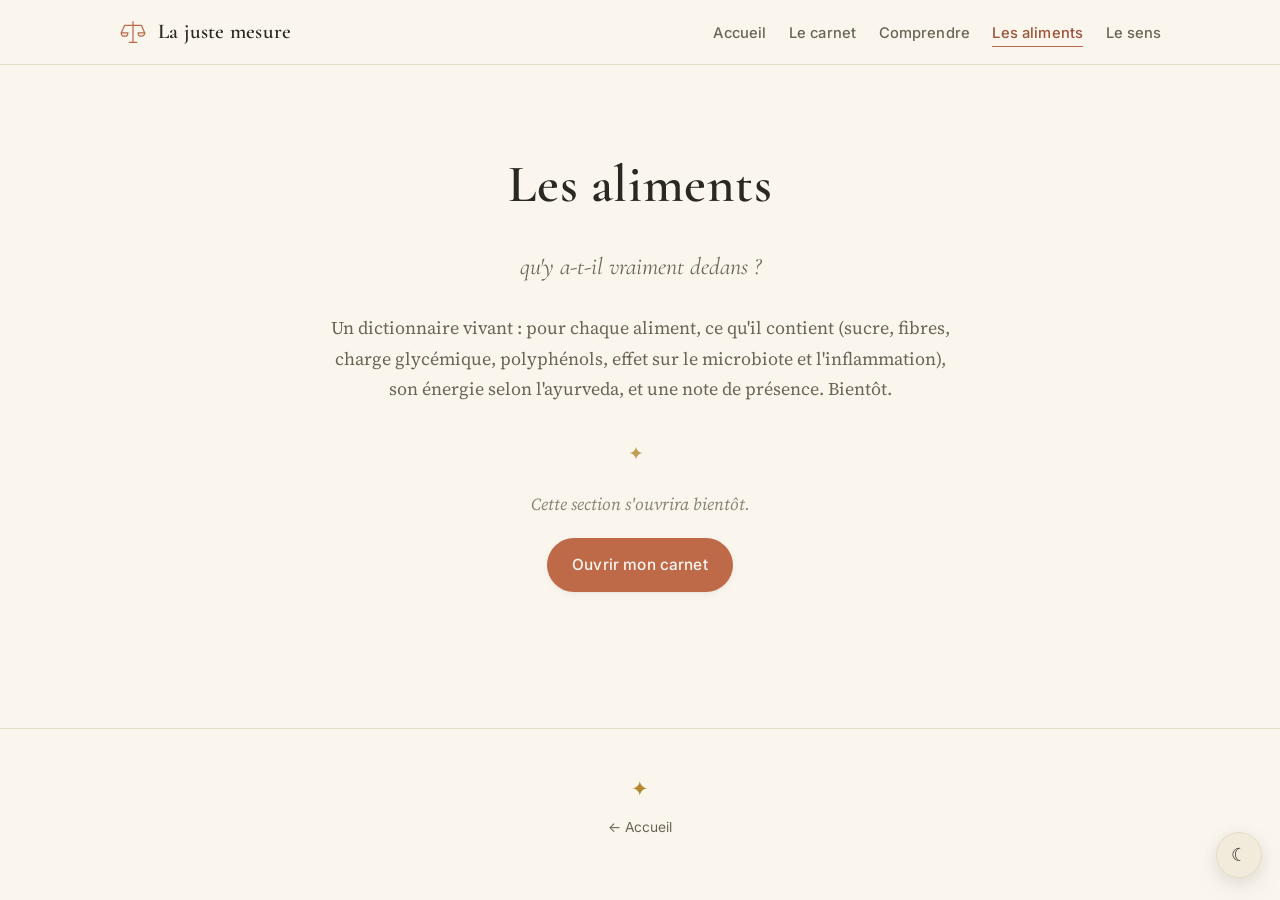
==== pages/aliments/index.html @ 7a83f627 "Fondations + carnet de bord (Phases 0-1) Accueil, systeme de design (palette terre/lin/olive/miel), " ====
<!DOCTYPE html>
<html lang="fr">
<head>
  <meta charset="UTF-8" />
  <meta name="viewport" content="width=device-width, initial-scale=1.0" />
  <meta name="theme-color" content="#FAF6EE" />
  <title>Les aliments — La juste mesure</title>
  <meta name="description" content="Un dictionnaire des aliments : ce qu'ils contiennent, leur effet sur le sucre, le microbiote, l'inflammation, et leur énergie. Bientôt." />
  <link rel="manifest" href="../../manifest.webmanifest" />
  <link rel="preconnect" href="https://fonts.googleapis.com" />
  <link rel="preconnect" href="https://fonts.gstatic.com" crossorigin />
  <link href="https://fonts.googleapis.com/css2?family=Cormorant+Garamond:ital,wght@0,400;0,500;0,600;0,700;1,400;1,500&family=Source+Serif+4:ital,opsz,wght@0,8..60,400;0,8..60,500;1,8..60,400&family=Amiri:wght@400;700&family=Inter:wght@400;500;600&display=swap" rel="stylesheet" />
  <link rel="stylesheet" href="../../assets/css/base.css?v=1" />
  <link rel="stylesheet" href="../../assets/css/layout.css?v=1" />
  <link rel="stylesheet" href="../../assets/css/components.css?v=1" />
  <link rel="stylesheet" href="../../assets/css/dark-mode.css?v=1" />
</head>
<body class="page-enter">
  <header class="site-header">
    <div class="container site-header__inner">
      <a href="../../index.html" class="brand">
        <svg class="brand__mark" viewBox="0 0 32 32" fill="none" stroke="currentColor" stroke-width="1.3" stroke-linecap="round"><path d="M16 5v22"/><path d="M7 9h18"/><path d="M3.5 17a3.5 3.5 0 0 0 7 0z"/><path d="M21.5 17a3.5 3.5 0 0 0 7 0z"/><path d="M7 9l-3.5 8"/><path d="M25 9l3.5 8"/><path d="M12 27h8"/></svg>
        <span>La juste mesure</span>
      </a>
      <button class="nav-toggle" aria-label="Menu"><svg width="24" height="24" viewBox="0 0 24 24" fill="none" stroke="currentColor" stroke-width="1.6" stroke-linecap="round"><path d="M3 6h18M3 12h18M3 18h18"/></svg></button>
      <nav><ul class="site-nav">
        <li><a href="../../index.html">Accueil</a></li>
        <li><a href="../carnet/">Le carnet</a></li>
        <li><a href="../comprendre/">Comprendre</a></li>
        <li><a href="./" class="active">Les aliments</a></li>
        <li><a href="../sens/">Le sens</a></li>
      </ul></nav>
    </div>
  </header>
  <main class="container">
    <section class="hero">
      <h1>Les aliments</h1>
      <p class="hero__sub">qu'y a-t-il vraiment dedans ?</p>
      <p class="hero__lede">Un dictionnaire vivant : pour chaque aliment, ce qu'il contient (sucre, fibres, charge glycémique, polyphénols, effet sur le microbiote et l'inflammation), son énergie selon l'ayurveda, et une note de présence. Bientôt.</p>
      <p class="fleuron">✦</p>
      <p style="color:var(--ink-mute);"><em>Cette section s'ouvrira bientôt.</em></p>
      <div class="hero__actions"><a href="../carnet/" class="btn btn--primary">Ouvrir mon carnet</a></div>
    </section>
  </main>
  <footer class="site-footer"><div class="container"><div class="ornament">✦</div><p class="small"><a href="../../index.html">← Accueil</a></p></div></footer>
  <script src="../../assets/js/main.js?v=1"></script>
</body>
</html>
---- assets/css/base.css ----
/* ============================================================
   La juste mesure — base.css
   Variables, typographie, réinitialisation.
   Palette : lin, terre, olive, miel. Sobre, chaleureuse.
   ============================================================ */

:root {
  /* Surfaces */
  --paper: #FAF6EE;        /* lin clair */
  --paper-2: #F2EADb;      /* parchemin un peu plus dense (cartes) */
  --paper-3: #ECE2CE;      /* zones en relief */

  /* Encre */
  --ink: #2A2823;          /* encre brun chaud */
  --ink-soft: #6C6555;     /* texte secondaire */
  --ink-mute: #8C8472;     /* mentions discrètes */

  /* Accents */
  --clay: #BE6A49;         /* terre cuite */
  --clay-deep: #9E5238;
  --olive: #6E7A4B;        /* olive / sauge */
  --olive-deep: #525C36;
  --honey: #C99A3F;        /* miel / ambre */
  --gold: #B5872F;         /* fleurons */

  /* Traits */
  --line: #E5DCC8;
  --line-soft: #EFE7D6;

  /* Élévation */
  --shadow-sm: 0 1px 2px rgba(42, 40, 35, .05), 0 2px 8px rgba(42, 40, 35, .04);
  --shadow-md: 0 4px 14px rgba(42, 40, 35, .08), 0 10px 30px rgba(42, 40, 35, .06);

  /* Mesures */
  --maxw: 70rem;
  --radius: 14px;
  --radius-lg: 22px;

  /* Polices */
  --serif-display: "Cormorant Garamond", Georgia, serif;
  --serif-text: "Source Serif 4", Georgia, serif;
  --sans: "Inter", system-ui, sans-serif;
  --arabe: "Amiri", serif;
}

* { box-sizing: border-box; }

html { scroll-behavior: smooth; }

body {
  margin: 0;
  background: var(--paper);
  color: var(--ink);
  font-family: var(--serif-text);
  font-size: 1.06rem;
  line-height: 1.7;
  -webkit-font-smoothing: antialiased;
  text-rendering: optimizeLegibility;
  transition: background-color .4s ease, color .4s ease;
}

h1, h2, h3, h4 {
  font-family: var(--serif-display);
  font-weight: 600;
  line-height: 1.18;
  color: var(--ink);
  margin: 0 0 .6em;
  letter-spacing: .01em;
}
h1 { font-size: clamp(2.1rem, 5vw, 3.3rem); }
h2 { font-size: clamp(1.6rem, 3.5vw, 2.2rem); }
h3 { font-size: 1.3rem; }

p { margin: 0 0 1.1em; }

a { color: var(--clay-deep); text-decoration: none; transition: color .2s; }
a:hover { color: var(--clay); }

em { font-style: italic; }
strong { font-weight: 600; color: var(--ink); }

img { max-width: 100%; height: auto; display: block; }

::selection { background: rgba(190, 106, 73, .18); }

/* Arabe vocalisé */
.ar, [lang="ar"] {
  font-family: var(--arabe);
  direction: rtl;
  line-height: 1.9;
}

/* Container */
.container {
  width: 100%;
  max-width: var(--maxw);
  margin-inline: auto;
  padding-inline: clamp(1.1rem, 4vw, 2.4rem);
}

/* Fleuron */
.fleuron {
  color: var(--gold);
  font-size: 1.2rem;
  text-align: center;
  letter-spacing: .4em;
  opacity: .8;
  user-select: none;
}

/* Entrée de page douce */
.page-enter { animation: fadeUp .7s ease both; }
@keyframes fadeUp {
  from { opacity: 0; transform: translateY(8px); }
  to   { opacity: 1; transform: none; }
}

.visually-hidden {
  position: absolute; width: 1px; height: 1px;
  padding: 0; margin: -1px; overflow: hidden;
  clip: rect(0,0,0,0); white-space: nowrap; border: 0;
}
---- assets/css/layout.css ----
/* ============================================================
   La juste mesure — layout.css
   En-tête, navigation, pied de page, sections.
   ============================================================ */

.site-header {
  position: sticky;
  top: 0;
  z-index: 50;
  background: color-mix(in srgb, var(--paper) 88%, transparent);
  backdrop-filter: blur(10px);
  border-bottom: 1px solid var(--line);
}
.site-header__inner {
  display: flex;
  align-items: center;
  justify-content: space-between;
  gap: 1rem;
  min-height: 64px;
}

.brand {
  display: inline-flex;
  align-items: center;
  gap: .6rem;
  color: var(--ink);
  font-family: var(--serif-display);
  font-size: 1.32rem;
  font-weight: 600;
  letter-spacing: .01em;
}
.brand:hover { color: var(--ink); }
.brand__mark { width: 30px; height: 30px; color: var(--clay); flex: 0 0 auto; }

.site-nav {
  list-style: none;
  display: flex;
  align-items: center;
  gap: 1.4rem;
  margin: 0; padding: 0;
}
.site-nav a {
  color: var(--ink-soft);
  font-family: var(--sans);
  font-size: .92rem;
  font-weight: 500;
  letter-spacing: .01em;
  padding: .3rem 0;
  border-bottom: 1.5px solid transparent;
  transition: color .2s, border-color .2s;
}
.site-nav a:hover { color: var(--ink); }
.site-nav a.active { color: var(--clay-deep); border-color: var(--clay); }

.nav-toggle {
  display: none;
  background: none; border: none; cursor: pointer;
  color: var(--ink); padding: .3rem;
}

/* Sections */
main { display: block; }
.section { padding-block: clamp(2.6rem, 6vw, 4.6rem); }
.section--tight { padding-block: clamp(1.8rem, 4vw, 3rem); }

/* Pied de page */
.site-footer {
  border-top: 1px solid var(--line);
  margin-top: 3rem;
  padding-block: 2.6rem;
  text-align: center;
  color: var(--ink-mute);
}
.site-footer .ornament { color: var(--gold); font-size: 1.3rem; margin-bottom: .6rem; }
.site-footer .small { font-family: var(--sans); font-size: .86rem; }
.site-footer a { color: var(--ink-soft); }

/* Menu mobile */
@media (max-width: 880px) {
  .nav-toggle { display: inline-flex; }
  nav {
    position: absolute; top: 64px; left: 0; right: 0;
    background: var(--paper);
    border-bottom: 1px solid var(--line);
    max-height: 0; overflow: hidden;
    transition: max-height .3s ease;
  }
  nav.is-open { max-height: 60vh; }
  .site-nav {
    flex-direction: column;
    align-items: flex-start;
    gap: 0;
    padding: .6rem clamp(1.1rem, 4vw, 2.4rem) 1.2rem;
  }
  .site-nav a { display: block; width: 100%; padding: .7rem 0; border-bottom: 1px solid var(--line-soft); }
  .site-nav a.active { border-color: var(--line-soft); }
}
---- assets/css/components.css ----
/* ============================================================
   La juste mesure — components.css
   Hero, portes, boutons, cartes, graine du jour.
   ============================================================ */

/* ---- Boutons ---- */
.btn {
  display: inline-flex;
  align-items: center;
  gap: .5rem;
  font-family: var(--sans);
  font-size: .96rem;
  font-weight: 500;
  letter-spacing: .01em;
  padding: .82rem 1.5rem;
  border-radius: 999px;
  border: 1px solid transparent;
  cursor: pointer;
  transition: transform .15s ease, box-shadow .2s ease, background-color .2s;
}
.btn--primary {
  background: var(--clay);
  color: #fdf7f2;
  box-shadow: var(--shadow-sm);
}
.btn--primary:hover { background: var(--clay-deep); color: #fff; transform: translateY(-1px); box-shadow: var(--shadow-md); }
.btn--ghost {
  background: transparent;
  color: var(--ink);
  border-color: var(--line);
}
.btn--ghost:hover { border-color: var(--clay); color: var(--clay-deep); }

/* ---- Hero ---- */
.hero {
  text-align: center;
  padding-block: clamp(2.8rem, 8vw, 5.5rem);
}
.hero__ar {
  font-family: var(--arabe);
  font-size: clamp(1.6rem, 5vw, 2.3rem);
  color: var(--gold);
  opacity: .85;
  margin-bottom: .8rem;
}
.hero__title { margin-bottom: .3rem; }
.hero__sub {
  font-family: var(--serif-display);
  font-style: italic;
  font-size: clamp(1.15rem, 3vw, 1.5rem);
  color: var(--ink-soft);
  margin-bottom: 1.6rem;
}
.hero__lede {
  max-width: 40rem;
  margin: 0 auto 2rem;
  color: var(--ink-soft);
  font-size: 1.12rem;
}
.hero__actions { display: flex; gap: .8rem; justify-content: center; flex-wrap: wrap; }

/* ---- Les trois portes ---- */
.portes {
  display: grid;
  grid-template-columns: repeat(auto-fit, minmax(15rem, 1fr));
  gap: 1.2rem;
}
.porte {
  display: flex;
  flex-direction: column;
  gap: .5rem;
  padding: 1.7rem 1.6rem;
  background: var(--paper-2);
  border: 1px solid var(--line);
  border-radius: var(--radius-lg);
  color: var(--ink);
  transition: transform .18s ease, box-shadow .22s ease, border-color .2s;
}
.porte:hover { transform: translateY(-3px); box-shadow: var(--shadow-md); border-color: color-mix(in srgb, var(--clay) 40%, var(--line)); color: var(--ink); }
.porte__k {
  font-family: var(--sans);
  font-size: .76rem;
  text-transform: uppercase;
  letter-spacing: .18em;
  color: var(--clay-deep);
}
.porte__titre { font-size: 1.45rem; margin: 0; }
.porte__texte { color: var(--ink-soft); font-size: 1rem; margin: 0; }
.porte__fleche { margin-top: .4rem; color: var(--clay); font-family: var(--sans); font-size: .9rem; }

/* Accent par porte */
.porte--carnet .porte__k { color: var(--clay-deep); }
.porte--comprendre .porte__k { color: var(--olive-deep); }
.porte--sens .porte__k { color: var(--gold); }

/* ---- Bandeau d'intention ---- */
.intention {
  text-align: center;
  max-width: 46rem;
  margin-inline: auto;
}
.intention__label {
  font-family: var(--sans);
  font-size: .78rem;
  text-transform: uppercase;
  letter-spacing: .2em;
  color: var(--ink-mute);
}
.intention p { font-size: 1.15rem; color: var(--ink-soft); }

/* ---- Graine du jour ---- */
.graine {
  position: relative;
  max-width: 42rem;
  margin-inline: auto;
  text-align: center;
  background: var(--paper-2);
  border: 1px solid var(--line);
  border-radius: var(--radius-lg);
  padding: clamp(1.8rem, 5vw, 2.8rem);
  box-shadow: var(--shadow-sm);
}
.graine__label {
  font-family: var(--sans);
  font-size: .76rem;
  text-transform: uppercase;
  letter-spacing: .2em;
  color: var(--ink-mute);
  margin-bottom: 1rem;
}
.graine__tag {
  display: inline-block;
  font-family: var(--sans);
  font-size: .72rem;
  font-weight: 600;
  letter-spacing: .08em;
  text-transform: uppercase;
  padding: .2rem .7rem;
  border-radius: 999px;
  margin-bottom: 1rem;
}
.graine__tag--savoir { background: rgba(110, 122, 75, .14); color: var(--olive-deep); }
.graine__tag--sagesse { background: rgba(197, 154, 63, .16); color: var(--gold); }
.graine__texte {
  font-family: var(--serif-display);
  font-size: clamp(1.3rem, 3.4vw, 1.7rem);
  font-style: italic;
  line-height: 1.4;
  color: var(--ink);
  margin-bottom: 1rem;
}
.graine__source { font-family: var(--sans); font-size: .86rem; color: var(--ink-mute); }

/* ---- Bouton flottant mode nuit ---- */
.theme-toggle {
  position: fixed;
  right: 1.1rem; bottom: 1.1rem;
  z-index: 60;
  width: 46px; height: 46px;
  border-radius: 50%;
  border: 1px solid var(--line);
  background: var(--paper-2);
  color: var(--ink);
  cursor: pointer;
  box-shadow: var(--shadow-md);
  display: grid; place-items: center;
  font-size: 1.15rem;
  transition: transform .2s, background-color .3s;
}
.theme-toggle:hover { transform: scale(1.07); }
---- assets/css/dark-mode.css ----
/* ============================================================
   La juste mesure — dark-mode.css
   Mode nuit chaud. Activé via [data-theme="dark"].
   ============================================================ */

[data-theme="dark"] {
  --paper: #1A1916;
  --paper-2: #232017;
  --paper-3: #2B2719;

  --ink: #EDE4D2;
  --ink-soft: #B6AC95;
  --ink-mute: #8E856F;

  --clay: #D88560;
  --clay-deep: #E0996F;
  --olive: #9CAA6E;
  --olive-deep: #B2BE84;
  --honey: #D9AE5A;
  --gold: #CFA24A;

  --line: #34301F;
  --line-soft: #2C2818;

  --shadow-sm: 0 1px 2px rgba(0,0,0,.3), 0 2px 10px rgba(0,0,0,.25);
  --shadow-md: 0 6px 18px rgba(0,0,0,.4), 0 14px 34px rgba(0,0,0,.32);
}

[data-theme="dark"] .btn--primary { color: #1a1510; }
[data-theme="dark"] ::selection { background: rgba(216, 133, 96, .28); }
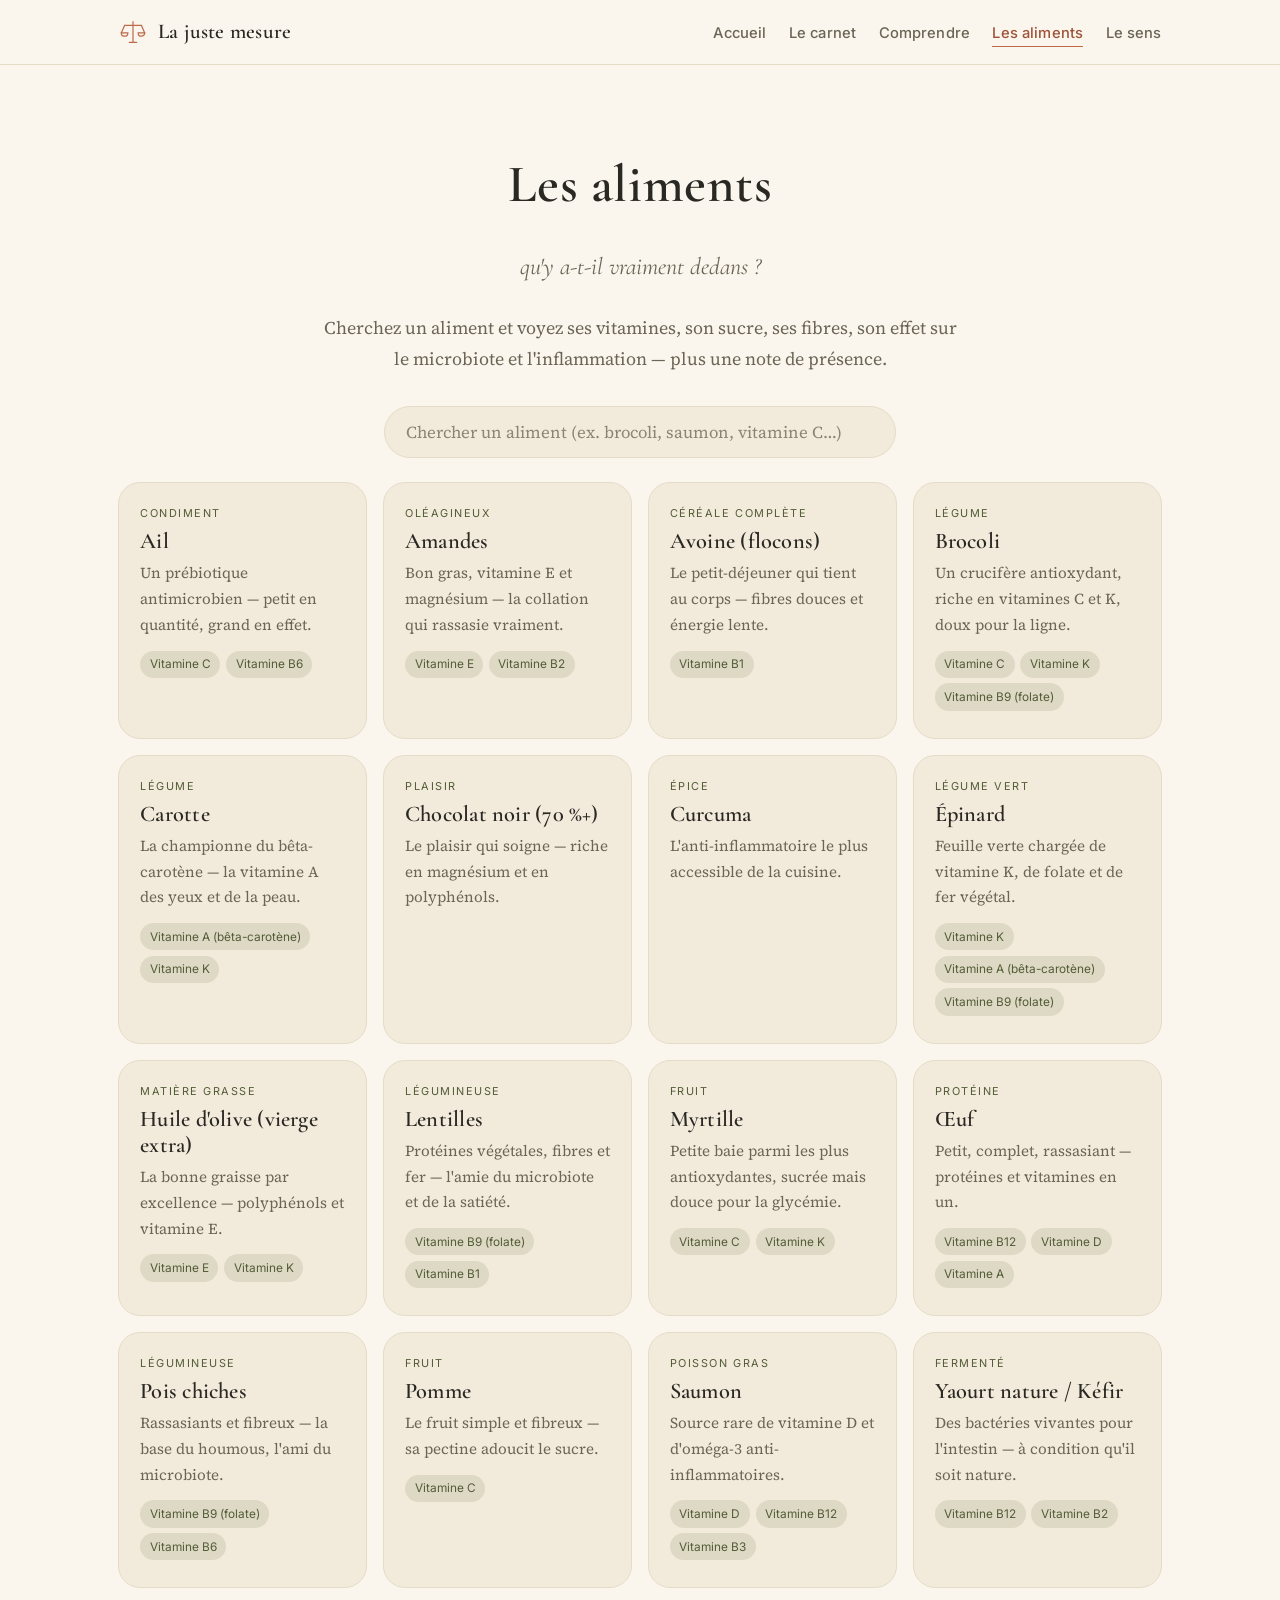
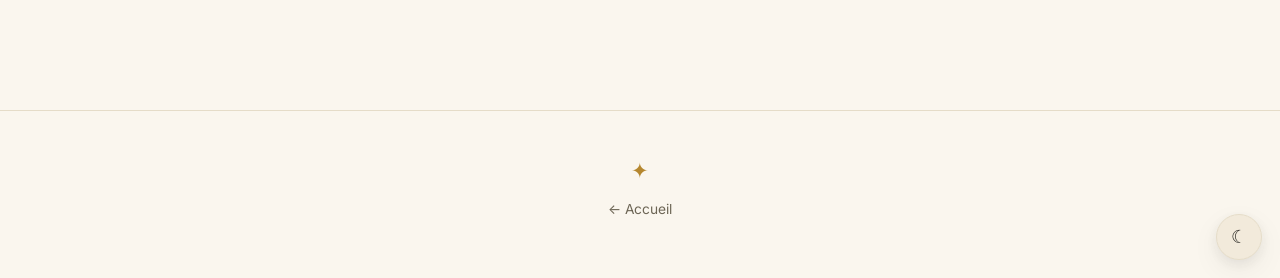
==== commit 09998627: "Objectif libre + dictionnaire des aliments Poser : champ 'mon propre appui' en texte libre (suivi co" ====
--- a/pages/aliments/index.html
+++ b/pages/aliments/index.html
@@ -5,14 +5,15 @@
   <meta name="viewport" content="width=device-width, initial-scale=1.0" />
   <meta name="theme-color" content="#FAF6EE" />
   <title>Les aliments — La juste mesure</title>
-  <meta name="description" content="Un dictionnaire des aliments : ce qu'ils contiennent, leur effet sur le sucre, le microbiote, l'inflammation, et leur énergie. Bientôt." />
+  <meta name="description" content="Le dictionnaire des aliments : cherchez un aliment et découvrez ses vitamines, son sucre, ses fibres, son effet sur le microbiote et l'inflammation." />
   <link rel="manifest" href="../../manifest.webmanifest" />
   <link rel="preconnect" href="https://fonts.googleapis.com" />
   <link rel="preconnect" href="https://fonts.gstatic.com" crossorigin />
   <link href="https://fonts.googleapis.com/css2?family=Cormorant+Garamond:ital,wght@0,400;0,500;0,600;0,700;1,400;1,500&family=Source+Serif+4:ital,opsz,wght@0,8..60,400;0,8..60,500;1,8..60,400&family=Amiri:wght@400;700&family=Inter:wght@400;500;600&display=swap" rel="stylesheet" />
   <link rel="stylesheet" href="../../assets/css/base.css?v=1" />
   <link rel="stylesheet" href="../../assets/css/layout.css?v=1" />
-  <link rel="stylesheet" href="../../assets/css/components.css?v=1" />
+  <link rel="stylesheet" href="../../assets/css/components.css?v=3" />
+  <link rel="stylesheet" href="../../assets/css/carnet.css?v=2" />
   <link rel="stylesheet" href="../../assets/css/dark-mode.css?v=1" />
 </head>
 <body class="page-enter">
@@ -33,16 +34,21 @@
     </div>
   </header>
   <main class="container">
-    <section class="hero">
+    <section class="hero" style="padding-bottom:1rem;">
       <h1>Les aliments</h1>
       <p class="hero__sub">qu'y a-t-il vraiment dedans ?</p>
-      <p class="hero__lede">Un dictionnaire vivant : pour chaque aliment, ce qu'il contient (sucre, fibres, charge glycémique, polyphénols, effet sur le microbiote et l'inflammation), son énergie selon l'ayurveda, et une note de présence. Bientôt.</p>
-      <p class="fleuron">✦</p>
-      <p style="color:var(--ink-mute);"><em>Cette section s'ouvrira bientôt.</em></p>
-      <div class="hero__actions"><a href="../carnet/" class="btn btn--primary">Ouvrir mon carnet</a></div>
+      <p class="hero__lede">Cherchez un aliment et voyez ses vitamines, son sucre, ses fibres, son effet sur le microbiote et l'inflammation — plus une note de présence.</p>
+      <div class="recherche-wrap">
+        <input type="search" id="aliments-search" class="recherche" placeholder="Chercher un aliment (ex. brocoli, saumon, vitamine C…)" autocomplete="off" />
+      </div>
+    </section>
+    <section class="section" style="padding-top:.5rem;">
+      <div id="aliments-liste"><p class="carnet-loading">Un instant…</p></div>
+      <p id="aliments-vide" class="carnet-loading" hidden>Aucun aliment ne correspond. (Le dictionnaire s'enrichit peu à peu.)</p>
     </section>
   </main>
   <footer class="site-footer"><div class="container"><div class="ornament">✦</div><p class="small"><a href="../../index.html">← Accueil</a></p></div></footer>
   <script src="../../assets/js/main.js?v=1"></script>
+  <script type="module" src="../../assets/js/aliments.js?v=1"></script>
 </body>
 </html>
--- a/assets/css/components.css
+++ b/assets/css/components.css
@@ -151,6 +151,69 @@
 }
 .graine__source { font-family: var(--sans); font-size: .86rem; color: var(--ink-mute); }
 
+/* ---- Comprendre : liste de notions ---- */
+.notion-liste { display: grid; gap: 1rem; grid-template-columns: repeat(auto-fit, minmax(16rem, 1fr)); }
+.notion-carte {
+  display: flex; flex-direction: column; gap: .35rem;
+  padding: 1.5rem 1.4rem; background: var(--paper-2);
+  border: 1px solid var(--line); border-radius: var(--radius-lg); color: var(--ink);
+  transition: transform .18s ease, box-shadow .22s ease, border-color .2s;
+}
+.notion-carte:hover { transform: translateY(-3px); box-shadow: var(--shadow-md); border-color: color-mix(in srgb, var(--olive) 40%, var(--line)); }
+.notion-carte__tag { font-family: var(--sans); font-size: .72rem; text-transform: uppercase; letter-spacing: .16em; color: var(--olive-deep); }
+.notion-carte__titre { font-size: 1.5rem; margin: .1rem 0; }
+.notion-carte__sous { color: var(--ink-soft); font-style: italic; margin: 0; }
+.notion-carte__fleche { margin-top: .5rem; color: var(--clay); font-family: var(--sans); font-size: .9rem; }
+
+/* ---- Comprendre : fiche ---- */
+.fiche { max-width: 42rem; margin: 0 auto; padding-block: clamp(1.6rem, 4vw, 2.6rem); }
+.fiche__tag { font-family: var(--sans); font-size: .74rem; text-transform: uppercase; letter-spacing: .18em; color: var(--olive-deep); margin-bottom: .3rem; }
+.fiche__titre { margin: 0 0 .2rem; }
+.fiche__sous { font-family: var(--serif-display); font-style: italic; font-size: 1.3rem; color: var(--ink-soft); margin-bottom: 1.4rem; }
+.fiche__intro { font-size: 1.12rem; color: var(--ink-soft); border-left: 2px solid var(--olive); padding-left: 1rem; margin-bottom: 2rem; }
+.fiche-bloc { margin-bottom: 1.6rem; }
+.fiche-bloc__titre { font-size: 1.25rem; color: var(--clay-deep); margin-bottom: .3rem; }
+.fiche__source { font-family: var(--sans); font-size: .84rem; color: var(--ink-mute); font-style: italic; border-top: 1px solid var(--line); padding-top: 1rem; margin-top: 2rem; }
+.fiche__retour { font-family: var(--sans); font-size: .92rem; margin-top: 1.4rem; }
+
+/* ---- Les aliments : recherche ---- */
+.recherche-wrap { max-width: 32rem; margin: 1.4rem auto 0; }
+.recherche {
+  width: 100%; font-family: var(--serif-text); font-size: 1.05rem; color: var(--ink);
+  background: var(--paper-2); border: 1px solid var(--line); border-radius: 999px;
+  padding: .85rem 1.3rem; transition: border-color .2s, box-shadow .2s;
+}
+.recherche:focus { outline: none; border-color: var(--clay); box-shadow: 0 0 0 3px rgba(190,106,73,.12); }
+.recherche::placeholder { color: var(--ink-mute); }
+
+/* ---- Les aliments : liste ---- */
+.aliment-liste { display: grid; gap: 1rem; grid-template-columns: repeat(auto-fill, minmax(15rem, 1fr)); }
+.aliment-carte {
+  display: flex; flex-direction: column; gap: .3rem;
+  padding: 1.3rem 1.3rem; background: var(--paper-2);
+  border: 1px solid var(--line); border-radius: var(--radius-lg); color: var(--ink);
+  transition: transform .16s ease, box-shadow .2s ease, border-color .2s;
+}
+.aliment-carte:hover { transform: translateY(-3px); box-shadow: var(--shadow-md); border-color: color-mix(in srgb, var(--olive) 40%, var(--line)); }
+.aliment-carte__tag { font-family: var(--sans); font-size: .68rem; text-transform: uppercase; letter-spacing: .14em; color: var(--olive-deep); }
+.aliment-carte__nom { font-size: 1.4rem; margin: .05rem 0; }
+.aliment-carte__resume { color: var(--ink-soft); font-size: .95rem; margin: 0 0 .3rem; }
+
+/* ---- Puces (vitamines / minéraux) ---- */
+.puces { display: flex; flex-wrap: wrap; gap: .35rem; margin: .2rem 0 .4rem; }
+.puce { font-family: var(--sans); font-size: .74rem; padding: .22rem .6rem; border-radius: 999px; white-space: nowrap; }
+.puce--vit { background: rgba(110,122,75,.15); color: var(--olive-deep); }
+.puce--min { background: rgba(197,154,63,.16); color: var(--gold); }
+
+/* ---- Aliment : fiche ---- */
+.aliment-fiche .fiche__sous { font-size: 1.15rem; margin-bottom: 1.2rem; }
+.reperes { display: grid; grid-template-columns: repeat(auto-fit, minmax(8.5rem, 1fr)); gap: .6rem; margin: 1.2rem 0 1.6rem; }
+.repere { background: var(--paper-2); border: 1px solid var(--line); border-radius: 12px; padding: .7rem .9rem; }
+.repere__k { display: block; font-family: var(--sans); font-size: .72rem; text-transform: uppercase; letter-spacing: .08em; color: var(--ink-mute); }
+.repere__v { display: block; font-family: var(--serif-display); font-size: 1.15rem; color: var(--ink); }
+.reperes__label { font-family: var(--sans); font-size: .76rem; text-transform: uppercase; letter-spacing: .12em; color: var(--clay-deep); margin: 1.2rem 0 .2rem; }
+.aliment-note { font-style: italic; color: var(--olive-deep); border-left: 2px solid var(--olive); padding-left: 1rem; margin: 1.8rem 0 0; }
+
 /* ---- Bouton flottant mode nuit ---- */
 .theme-toggle {
   position: fixed;
--- a/assets/css/carnet.css
+++ b/assets/css/carnet.css
@@ -0,0 +1,229 @@
+/* ============================================================
+   La juste mesure — carnet.css
+   Styles propres au carnet de bord (entrée, tableau de bord,
+   poser, recueillir, relire, miroir).
+   ============================================================ */
+
+.carnet-main { min-height: 60vh; }
+
+/* Bandeau de date (haut du carnet) */
+.adab-date {
+  text-align: center;
+  font-family: var(--sans);
+  font-size: .82rem;
+  letter-spacing: .14em;
+  text-transform: uppercase;
+  color: var(--ink-mute);
+  padding-top: 1.4rem;
+}
+
+/* ---- Entrée / seuil ---- */
+.carnet-seuil {
+  max-width: 40rem;
+  margin: 0 auto;
+  text-align: center;
+  padding: clamp(2rem, 6vw, 3.4rem) 0 1rem;
+}
+.carnet-seuil__ar { font-family: var(--arabe); font-size: 2rem; color: var(--gold); opacity: .85; margin-bottom: .6rem; }
+.carnet-seuil__sub { font-family: var(--serif-display); font-style: italic; font-size: 1.3rem; color: var(--ink-soft); margin-bottom: 1.4rem; }
+.carnet-seuil__text { color: var(--ink-soft); }
+.carnet-seuil__text--soft { color: var(--ink-mute); font-size: .96rem; }
+
+.carnet-entree { max-width: 32rem; margin: 1.5rem auto 0; }
+.carnet-formule { display: flex; flex-direction: column; gap: .4rem; text-align: left; }
+.carnet-formule__label { font-family: var(--sans); font-size: .9rem; color: var(--ink-soft); display: flex; flex-direction: column; gap: .4rem; }
+.carnet-formule__hint { font-size: .86rem; color: var(--ink-mute); margin: .2rem 0 1rem; }
+.carnet-retour { text-align: center; }
+.carnet-retour__hello { font-family: var(--serif-display); font-size: 1.4rem; margin-bottom: 1rem; }
+.carnet-retour__note { font-size: .88rem; color: var(--ink-mute); margin-top: 1rem; }
+
+/* ---- Champs ---- */
+.champ { display: flex; flex-direction: column; gap: .4rem; margin-bottom: 1.1rem; }
+.champ > span { font-family: var(--sans); font-size: .9rem; color: var(--ink-soft); }
+input[type="text"], input[type="number"], textarea, select {
+  font-family: var(--serif-text);
+  font-size: 1rem;
+  color: var(--ink);
+  background: var(--paper);
+  border: 1px solid var(--line);
+  border-radius: 12px;
+  padding: .7rem .9rem;
+  width: 100%;
+  transition: border-color .2s, box-shadow .2s;
+}
+input:focus, textarea:focus, select:focus {
+  outline: none;
+  border-color: var(--clay);
+  box-shadow: 0 0 0 3px rgba(190, 106, 73, .12);
+}
+textarea { resize: vertical; min-height: 3.2rem; }
+.champ-inline { display: flex; gap: .8rem; align-items: flex-end; flex-wrap: wrap; }
+.champ-inline .champ { flex: 1 1 8rem; margin-bottom: 0; }
+.unite { font-family: var(--sans); font-size: .9rem; color: var(--ink-mute); padding-bottom: .8rem; }
+
+/* ---- Tableau de bord ---- */
+.dash { max-width: 44rem; margin: 0 auto; }
+.dash__hello { text-align: center; font-size: clamp(1.7rem, 4vw, 2.3rem); margin-bottom: .4rem; }
+
+.dash-seuil {
+  text-align: center;
+  background: var(--paper-2);
+  border: 1px solid var(--line);
+  border-radius: var(--radius-lg);
+  padding: 1.6rem;
+  margin: 1.4rem 0;
+}
+.dash-seuil__label { font-family: var(--sans); font-size: .72rem; letter-spacing: .2em; text-transform: uppercase; color: var(--ink-mute); }
+.dash-seuil__tag { display: inline-block; font-family: var(--sans); font-size: .68rem; font-weight: 600; letter-spacing: .08em; text-transform: uppercase; padding: .18rem .6rem; border-radius: 999px; margin: .6rem 0; }
+.dash-seuil__tag--savoir { background: rgba(110,122,75,.14); color: var(--olive-deep); }
+.dash-seuil__tag--sagesse { background: rgba(197,154,63,.16); color: var(--gold); }
+.dash-seuil__texte { font-family: var(--serif-display); font-style: italic; font-size: 1.25rem; line-height: 1.4; margin: .4rem 0 .5rem; }
+.dash-seuil__source { font-family: var(--sans); font-size: .82rem; color: var(--ink-mute); }
+
+.dash-bloc {
+  background: var(--paper-2);
+  border: 1px solid var(--line);
+  border-radius: var(--radius-lg);
+  padding: 1.5rem 1.4rem;
+  margin-bottom: 1.2rem;
+}
+.dash-bloc__label { font-family: var(--sans); font-size: .74rem; letter-spacing: .16em; text-transform: uppercase; color: var(--clay-deep); margin-bottom: .8rem; }
+
+.dash-objectif { display: flex; flex-wrap: wrap; gap: 1.2rem; align-items: baseline; }
+.dash-chiffre { display: flex; flex-direction: column; }
+.dash-chiffre__val { font-family: var(--serif-display); font-size: 1.8rem; color: var(--ink); line-height: 1; }
+.dash-chiffre__lab { font-family: var(--sans); font-size: .78rem; color: var(--ink-mute); margin-top: .25rem; }
+.dash-chiffre__val--clay { color: var(--clay-deep); }
+.dash-chiffre__val--olive { color: var(--olive-deep); }
+
+.dash-appuis { list-style: none; margin: .4rem 0 0; padding: 0; display: flex; flex-direction: column; gap: .5rem; }
+.dash-appui { display: flex; gap: .6rem; align-items: baseline; }
+.dash-appui__theme { font-family: var(--sans); font-size: .7rem; text-transform: uppercase; letter-spacing: .08em; color: var(--ink-mute); flex: 0 0 auto; }
+.dash-actions { display: flex; gap: .7rem; flex-wrap: wrap; margin-top: 1.1rem; }
+
+.dash-portes { display: grid; gap: .8rem; grid-template-columns: 1fr 1fr; }
+@media (max-width: 560px){ .dash-portes { grid-template-columns: 1fr; } }
+.dash-porte {
+  display: flex; flex-direction: column; gap: .25rem;
+  padding: 1.2rem; border: 1px solid var(--line); border-radius: var(--radius);
+  background: var(--paper); color: var(--ink); transition: transform .15s, box-shadow .2s, border-color .2s;
+}
+.dash-porte:hover { transform: translateY(-2px); box-shadow: var(--shadow-md); border-color: color-mix(in srgb, var(--clay) 40%, var(--line)); }
+.dash-porte__moment { font-family: var(--sans); font-size: .72rem; text-transform: uppercase; letter-spacing: .12em; color: var(--clay-deep); }
+.dash-porte__titre { font-family: var(--serif-display); font-size: 1.2rem; }
+.dash-porte__sous { font-size: .9rem; color: var(--ink-soft); }
+
+.dash-liens { text-align: center; font-family: var(--sans); font-size: .92rem; margin: .5rem 0; }
+.dash-liens--soft a { color: var(--ink-mute); }
+
+/* ---- Poser ma journée ---- */
+.poser { max-width: 42rem; margin: 0 auto; }
+.poser__titre { text-align: center; }
+.poser__intro { text-align: center; color: var(--ink-soft); font-style: italic; max-width: 34rem; margin: 0 auto 1.6rem; }
+.poser-section-titre { font-family: var(--sans); font-size: .8rem; letter-spacing: .14em; text-transform: uppercase; color: var(--clay-deep); margin: 1.8rem 0 .4rem; }
+.poser-section-hint { color: var(--ink-mute); font-size: .9rem; margin-bottom: 1rem; }
+
+.appui-theme { margin-bottom: 1.3rem; }
+.appui-theme__nom { font-family: var(--serif-display); font-size: 1.15rem; color: var(--olive-deep); margin-bottom: .5rem; }
+.appui-grille { display: grid; gap: .6rem; grid-template-columns: 1fr 1fr; }
+@media (max-width: 560px){ .appui-grille { grid-template-columns: 1fr; } }
+.appui-carte {
+  text-align: left; cursor: pointer;
+  background: var(--paper); border: 1px solid var(--line); border-radius: 12px;
+  padding: .85rem 1rem; font-family: var(--serif-text); font-size: .98rem; color: var(--ink);
+  transition: border-color .15s, background-color .15s, transform .1s;
+}
+.appui-carte:hover { border-color: color-mix(in srgb, var(--clay) 45%, var(--line)); }
+.appui-carte.is-selected { border-color: var(--clay); background: rgba(190,106,73,.08); box-shadow: 0 0 0 2px rgba(190,106,73,.12); }
+.appui-carte__why { display: block; font-family: var(--sans); font-size: .78rem; color: var(--ink-mute); margin-top: .3rem; }
+
+.poser-commit { display: flex; flex-direction: column; align-items: center; gap: .6rem; margin-top: 2rem; }
+.poser-ok { font-family: var(--sans); color: var(--olive-deep); font-size: .9rem; }
+
+.cloture { text-align: center; max-width: 32rem; margin: 1.5rem auto 0; }
+.cloture p:first-child { font-family: var(--serif-display); font-size: 1.3rem; }
+.cloture em { color: var(--ink-soft); }
+
+/* ---- Relire (bilan du soir) ---- */
+.bilan { max-width: 42rem; margin: 0 auto; }
+.bilan__titre { text-align: center; }
+.bilan__intro { text-align: center; color: var(--ink-soft); font-style: italic; max-width: 34rem; margin: 0 auto 1.4rem; }
+.bilan__rappel { text-align: center; color: var(--ink-mute); font-size: .95rem; margin-bottom: 1.6rem; }
+
+.bilan-appui {
+  background: var(--paper-2);
+  border: 1px solid var(--line);
+  border-radius: var(--radius);
+  padding: 1.1rem 1.2rem;
+  margin-bottom: 1rem;
+}
+.bilan-appui__theme { font-family: var(--sans); font-size: .7rem; text-transform: uppercase; letter-spacing: .1em; color: var(--ink-mute); }
+.bilan-appui__libelle { font-family: var(--serif-display); font-size: 1.2rem; margin: .15rem 0 .7rem; }
+.statuts { display: flex; gap: .5rem; flex-wrap: wrap; }
+.statut-btn {
+  flex: 1 1 auto; text-align: center; cursor: pointer;
+  font-family: var(--sans); font-size: .88rem;
+  padding: .5rem .7rem; border: 1px solid var(--line); border-radius: 999px;
+  background: var(--paper); color: var(--ink-soft); transition: all .15s;
+}
+.statut-btn:hover { border-color: var(--clay); }
+.statut-btn.is-active { background: var(--clay); color: #fdf7f2; border-color: var(--clay); }
+.statut-btn.is-active[data-statut="tenu"] { background: var(--olive); border-color: var(--olive); }
+.parole { margin-top: .7rem; font-style: italic; color: var(--olive-deep); font-size: .96rem; border-left: 2px solid var(--olive); padding-left: .8rem; }
+
+.bilan-bloc { margin: 1.4rem 0; }
+.bilan-bloc__titre { font-family: var(--sans); font-size: .8rem; letter-spacing: .12em; text-transform: uppercase; color: var(--clay-deep); margin-bottom: .5rem; }
+
+/* ---- Recueillir ---- */
+.recueil { max-width: 40rem; margin: 0 auto; }
+.recueil__titre { text-align: center; }
+.recueil__intro { text-align: center; color: var(--ink-soft); font-style: italic; max-width: 32rem; margin: 0 auto 1.4rem; }
+.faim-grille { display: grid; gap: .5rem; grid-template-columns: 1fr 1fr; }
+@media (max-width: 560px){ .faim-grille { grid-template-columns: 1fr; } }
+.faim-carte {
+  text-align: left; cursor: pointer;
+  background: var(--paper); border: 1px solid var(--line); border-radius: 12px;
+  padding: .7rem .9rem; color: var(--ink); font-family: var(--serif-text); transition: all .15s;
+}
+.faim-carte:hover { border-color: color-mix(in srgb, var(--clay) 45%, var(--line)); }
+.faim-carte.is-selected { border-color: var(--clay); background: rgba(190,106,73,.08); box-shadow: 0 0 0 2px rgba(190,106,73,.12); }
+.faim-carte__nom { font-weight: 500; display: block; }
+.faim-carte__desc { display: block; font-family: var(--sans); font-size: .76rem; color: var(--ink-mute); margin-top: .2rem; }
+.recueil-merci { text-align: center; max-width: 32rem; margin: 0 auto; }
+.recueil-merci__sagesse { font-style: italic; color: var(--ink-soft); border-left: 2px solid var(--gold); padding-left: 1rem; text-align: left; margin: 1.2rem auto; max-width: 28rem; }
+
+/* ---- Miroir ---- */
+.miroir { max-width: 44rem; margin: 0 auto; }
+.miroir__head { text-align: center; margin-bottom: 1.6rem; }
+.miroir__rubrique { font-family: var(--sans); font-size: .74rem; letter-spacing: .2em; text-transform: uppercase; color: var(--ink-mute); }
+.miroir__titre { margin: .3rem 0; }
+.miroir__compte { color: var(--ink-mute); font-family: var(--sans); font-size: .9rem; }
+.miroir-bloc { background: var(--paper-2); border: 1px solid var(--line); border-radius: var(--radius-lg); padding: 1.5rem 1.4rem; margin-bottom: 1.2rem; }
+.miroir-bloc__titre { font-family: var(--serif-display); font-size: 1.3rem; margin-bottom: .3rem; }
+.miroir-bloc__sous { color: var(--ink-mute); font-style: italic; font-size: .92rem; margin-bottom: 1rem; }
+.courbe-wrap { width: 100%; overflow: hidden; }
+.courbe { width: 100%; height: auto; display: block; }
+.courbe-legende { display: flex; justify-content: space-between; font-family: var(--sans); font-size: .8rem; color: var(--ink-mute); margin-top: .5rem; }
+.miroir-stat { display: flex; flex-wrap: wrap; gap: 1.4rem; margin-top: 1rem; }
+.miroir-barre { margin-bottom: .7rem; }
+.miroir-barre__tete { display: flex; justify-content: space-between; font-family: var(--sans); font-size: .85rem; color: var(--ink-soft); margin-bottom: .25rem; }
+.miroir-barre__piste { height: 8px; background: var(--paper-3); border-radius: 999px; overflow: hidden; }
+.miroir-barre__remplie { height: 100%; background: var(--olive); border-radius: 999px; }
+.miroir__sceau { text-align: center; color: var(--ink-mute); font-style: italic; max-width: 32rem; margin: 1.4rem auto 0; }
+
+/* ---- Historique ---- */
+.histo { max-width: 42rem; margin: 0 auto; }
+.histo__titre { text-align: center; }
+.histo-jour {
+  display: block; background: var(--paper-2); border: 1px solid var(--line);
+  border-radius: var(--radius); padding: 1rem 1.2rem; margin-bottom: .8rem; color: var(--ink);
+  transition: border-color .15s, transform .1s;
+}
+.histo-jour:hover { border-color: color-mix(in srgb, var(--clay) 40%, var(--line)); transform: translateY(-1px); }
+.histo-jour__date { font-family: var(--serif-display); font-size: 1.1rem; text-transform: capitalize; }
+.histo-jour__meta { font-family: var(--sans); font-size: .85rem; color: var(--ink-mute); margin-top: .2rem; }
+.histo-jour__appuis { font-size: .92rem; color: var(--ink-soft); margin-top: .3rem; }
+
+/* États de chargement / erreur */
+.carnet-loading, .carnet-erreur { text-align: center; color: var(--ink-mute); font-style: italic; padding: 3rem 1rem; }
+.carnet-erreur { color: var(--clay-deep); }
